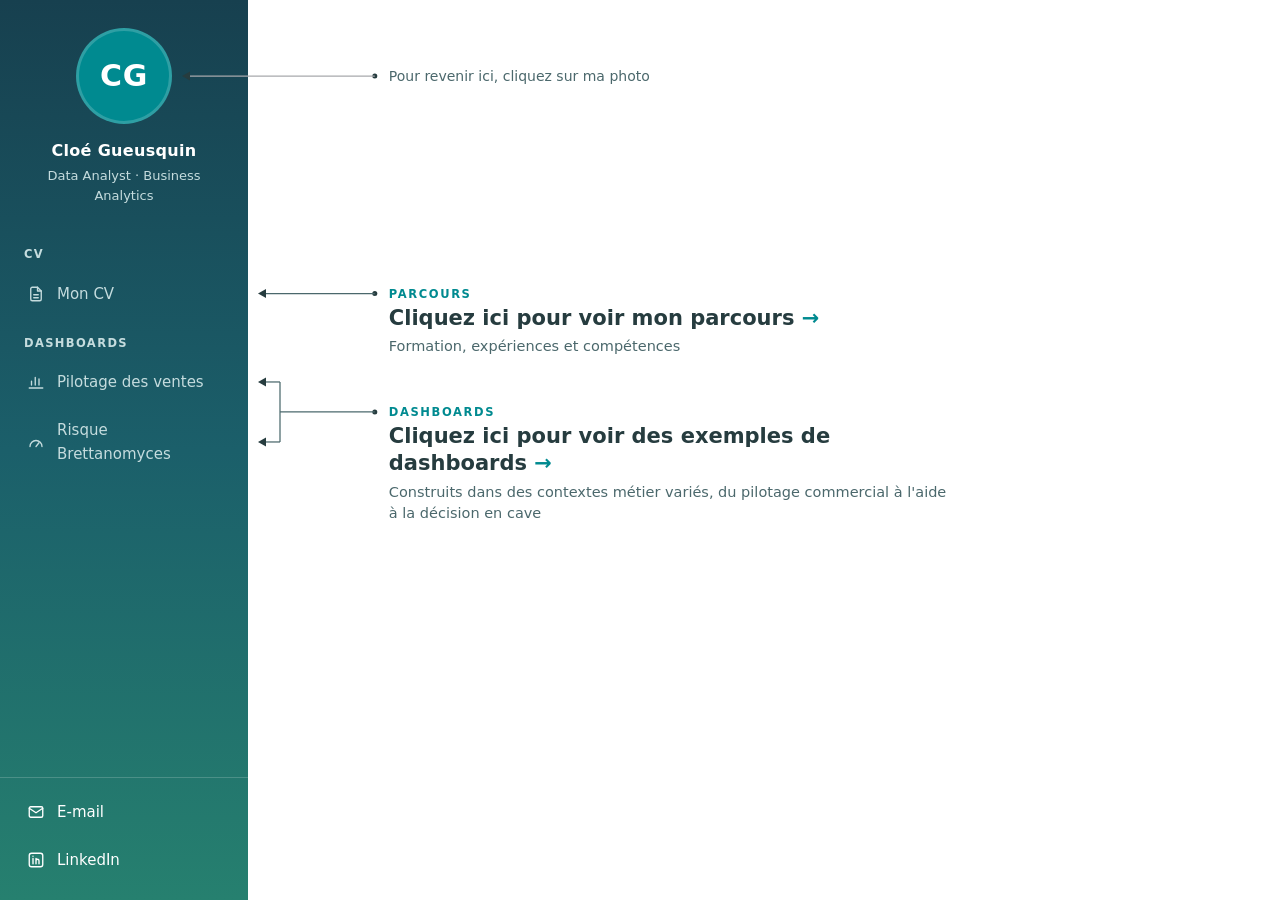
==== docs/index.html @ 93c471dc "Site : version sur les liens CSS et JS pour forcer le rechargement Co-Authored-By: Claude Opus 5.5 <" ====
<!doctype html>
<html lang="fr">
<head>
<meta charset="utf-8">
<meta name="viewport" content="width=device-width, initial-scale=1">
<title>Cloé Gueusquin · Data Analyst</title>
<meta name="description" content="Portfolio de Cloé Gueusquin, Data Analyst. CV et dashboards Power BI.">
<link rel="stylesheet" href="commun.css?v=2">
<style>
  /* Page d'accueil : une page blanche et trois renvois vers le menu, reliés par des traits fins. */
  body { background: var(--blanc); }
  .page-blanche { position: relative; min-height: 100vh; background: var(--blanc); }
  .visually-hidden { position: absolute; width: 1px; height: 1px; overflow: hidden; clip: rect(0 0 0 0); white-space: nowrap; }

  .note { position: absolute; left: clamp(96px, 11vw, 190px); z-index: 2; display: block; max-width: 560px; color: var(--texte); text-decoration: none; }
  .note .etiquette { display: block; font-size: 11.5px; line-height: 18px; font-weight: 700; letter-spacing: .14em; text-transform: uppercase; color: var(--teal); }
  .note .titre { display: block; margin-top: 2px; font-size: 21px; line-height: 1.3; font-weight: 600; color: var(--ardoise); }
  .note .titre::after { content: " →"; color: var(--teal); }
  .note .detail { display: block; margin-top: 4px; font-size: 14.5px; line-height: 1.5; color: var(--texte-2); }
  .note:hover .titre { color: var(--teal-fonce); }
  .note-photo .titre { margin: 0; font-size: 14px; font-weight: 400; color: var(--texte-2); }
  .note-photo .titre::after { content: none; }

  .liaisons { position: fixed; inset: 0; width: 100vw; height: 100vh; z-index: 1; pointer-events: none; }
  .liaisons path { fill: none; stroke: var(--gris-bleu); stroke-width: 1.25; }
  .liaisons .pointe, .liaisons .origine { fill: var(--ardoise); stroke: none; }
  .liaisons .discret { stroke: var(--gris); }

  .lateral .lien.designe { background: rgba(255, 255, 255, .1); color: var(--blanc); }
  .avatar.designe { border-color: var(--teal); }
</style>
</head>
<body>

<div class="pivoter" role="status">
  <svg viewBox="0 0 64 64" fill="none" stroke="currentColor" stroke-width="3" aria-hidden="true">
    <rect x="20" y="6" width="24" height="44" rx="4"/><line x1="29" y1="43" x2="35" y2="43"/>
    <path d="M50 30a18 18 0 0 1-18 18" stroke-dasharray="3 4"/>
  </svg>
  <strong>Tournez votre téléphone</strong>
  <p>Ce portfolio se consulte à l'horizontale, pour bien voir les tableaux de bord.</p>
</div>

<div class="app">
  <aside class="lateral" aria-label="Menu">
    <a class="profil-lateral" href="index.html"><span class="avatar"><img src="img/photo.jpg" alt="Photo de Cloé Gueusquin" onerror="this.remove()">CG</span><strong>Cloé Gueusquin</strong><small>Data Analyst · Business Analytics</small></a>
    <p class="rubrique">CV</p>
    <a class="lien" href="cv.html" title="Mon CV"><svg viewBox="0 0 24 24" fill="none" stroke="currentColor" stroke-width="1.8" stroke-linecap="round" stroke-linejoin="round" aria-hidden="true"><path d="M14 3H7a2 2 0 0 0-2 2v14a2 2 0 0 0 2 2h10a2 2 0 0 0 2-2V8z"/><path d="M14 3v5h5M9 13h6M9 17h6"/></svg><span>Mon CV</span></a>
    <p class="rubrique">Dashboards</p>
    <a class="lien" href="projets/pilotage-des-ventes.html" title="Pilotage des ventes"><svg viewBox="0 0 24 24" fill="none" stroke="currentColor" stroke-width="1.8" stroke-linecap="round" stroke-linejoin="round" aria-hidden="true"><path d="M3 20h18"/><path d="M6 16v-5M11 16V6M16 16v-8"/></svg><span>Pilotage des ventes</span></a>
    <a class="lien" href="projets/risque-brettanomyces.html" title="Risque Brettanomyces"><svg viewBox="0 0 24 24" fill="none" stroke="currentColor" stroke-width="1.8" stroke-linecap="round" stroke-linejoin="round" aria-hidden="true"><path d="M4 18a8 8 0 0 1 16 0"/><path d="m12 18 4-5"/></svg><span>Risque Brettanomyces</span></a>
    <div class="bas">
      <a class="lien" href="mailto:cloegueus1@gmail.com" title="E-mail"><svg viewBox="0 0 24 24" fill="none" stroke="currentColor" stroke-width="1.8" stroke-linecap="round" stroke-linejoin="round" aria-hidden="true"><rect x="3" y="5" width="18" height="14" rx="2"/><path d="m3 7 9 6 9-6"/></svg><span>E-mail</span></a>
      <a class="lien" href="https://www.linkedin.com/in/clo%C3%A9-gueusquin" title="LinkedIn"><svg viewBox="0 0 24 24" fill="none" stroke="currentColor" stroke-width="1.8" stroke-linecap="round" stroke-linejoin="round" aria-hidden="true"><rect x="3" y="3" width="18" height="18" rx="3"/><path d="M8 10v7M8 7v.01M12 17v-4a2 2 0 0 1 4 0v4M12 10v7"/></svg><span>LinkedIn</span></a>
    </div>
  </aside>

  <main class="principal page-blanche">
    <h1 class="visually-hidden">Portfolio de Cloé Gueusquin</h1>
    <a class="note note-photo" href="index.html" data-vers=".profil-lateral .avatar"><span class="titre">Pour revenir ici, cliquez sur ma photo</span></a>
    <a class="note note-cv" href="cv.html" data-vers='.lateral a[href="cv.html"]'>
      <span class="etiquette">Parcours</span>
      <span class="titre">Cliquez ici pour voir mon parcours</span>
      <span class="detail">Formation, expériences et compétences</span>
    </a>
    <a class="note note-dashboards" href="projets/pilotage-des-ventes.html" data-vers='.lateral a[href^="projets/"]'>
      <span class="etiquette">Dashboards</span>
      <span class="titre">Cliquez ici pour voir des exemples de dashboards</span>
      <span class="detail">Construits dans des contextes métier variés, du pilotage commercial à l'aide à la décision en cave</span>
    </a>
    <svg class="liaisons" aria-hidden="true"></svg>
  </main>
</div>

<script>
// Chaque note est alignée sur le lien du menu qu'elle désigne, puis reliée à lui par un trait.
// Quand une note vise plusieurs liens, le trait se termine par une accolade qui les regroupe.
(() => {
  const svg = document.querySelector(".liaisons");
  const page = document.querySelector(".page-blanche");
  const notes = [...document.querySelectorAll(".note")];
  const ns = "http://www.w3.org/2000/svg";
  const creer = (nom, attributs) => {
    const el = document.createElementNS(ns, nom);
    Object.entries(attributs).forEach(([cle, valeur]) => el.setAttribute(cle, valeur));
    return svg.appendChild(el);
  };
  const pointe = (x, y) => creer("path", { class: "pointe", d: `M${x},${y} l8,-4.5 v9 z` });

  const tracer = () => {
    svg.replaceChildren();
    const haut = page.getBoundingClientRect().top;
    notes.forEach((note) => {
      const cibles = [...document.querySelectorAll(note.dataset.vers)].map((c) => c.getBoundingClientRect());
      if (!cibles.length) return;
      const centres = cibles.map((r) => r.top + r.height / 2);
      const y = (Math.min(...centres) + Math.max(...centres)) / 2;

      // La note se place de sorte que son étiquette soit à la hauteur de la cible.
      const repere = note.querySelector(".etiquette") || note.querySelector(".titre");
      const decalage = repere.getBoundingClientRect().top - note.getBoundingClientRect().top + repere.offsetHeight / 2;
      note.style.top = (y - haut - decalage) + "px";

      const depart = note.getBoundingClientRect().left - 14;
      const bord = Math.max(...cibles.map((r) => r.right)) + 10;
      const classe = note.classList.contains("note-photo") ? "discret" : "";
      creer("circle", { class: "origine", cx: depart, cy: y, r: 2.5 });
      if (cibles.length === 1) {
        creer("path", { class: classe, d: `M${depart},${y} H${bord + 8}` });
        pointe(bord, y);
        return;
      }
      const accolade = bord + 22;
      creer("path", { d: `M${depart},${y} H${accolade}` });
      creer("path", { d: `M${accolade},${Math.min(...centres)} V${Math.max(...centres)}` });
      centres.forEach((c) => {
        creer("path", { d: `M${accolade},${c} H${bord + 8}` });
        pointe(bord, c);
      });
    });
  };

  // Survoler une note éclaire le ou les liens du menu qu'elle désigne.
  notes.forEach((note) => {
    const liens = () => document.querySelectorAll(note.dataset.vers);
    note.addEventListener("mouseenter", () => liens().forEach((l) => l.classList.add("designe")));
    note.addEventListener("mouseleave", () => liens().forEach((l) => l.classList.remove("designe")));
  });

  addEventListener("resize", tracer);
  addEventListener("scroll", tracer, { passive: true });
  document.fonts.ready.then(tracer);
  tracer();
})();
</script>
</body>
</html>
---- docs/commun.css ----
/* Styles communs à toutes les pages du portfolio. */

:root {
  --ardoise: #263C3F;
  --ardoise-2: #31494C;
  --teal: #008A90;
  --teal-fonce: #00595E;
  --teal-clair: #E3F1F1;
  --gris-bleu: #4B686C;
  --gris: #A7A9AC;
  --fond: #F4F5F5;
  --blanc: #FFFFFF;
  --trait: #E3E8E8;
  --texte: #263C3F;
  --texte-2: #4B686C;
  --sur-fonce: #C5DCDE;
  --rayon: 4px;
  --ombre: 0 1px 2px rgba(38,60,63,.06), 0 4px 16px rgba(38,60,63,.08);
  --police: "Segoe UI", system-ui, -apple-system, "Helvetica Neue", Arial, sans-serif;
}

* { box-sizing: border-box; }
html { scroll-behavior: smooth; }
body { margin: 0; background: var(--fond); color: var(--texte); font: 16px/1.6 var(--police); }
a { color: var(--teal-fonce); }
img { max-width: 100%; height: auto; display: block; }
:focus-visible { outline: 3px solid var(--teal); outline-offset: 2px; }

.surtitre { text-transform: uppercase; letter-spacing: .12em; font-size: 13px; font-weight: 600; margin: 0 0 10px; }

.etiquettes { display: flex; flex-wrap: wrap; gap: 8px; list-style: none; margin: 0; padding: 0; }
.etiquettes li { background: var(--teal-clair); color: var(--teal-fonce); border-radius: 3px; padding: 4px 10px; font-size: 14px; font-weight: 600; }

/* Barre de navigation des pages intérieures (CV, projets). */
.navigation { background: var(--ardoise); }
.navigation .conteneur { display: flex; align-items: center; justify-content: space-between; gap: 16px; padding-top: 16px; padding-bottom: 16px; }
.navigation .signature { color: var(--blanc); font-weight: 600; text-decoration: none; letter-spacing: .02em; }
.navigation nav { display: flex; gap: 22px; }
.navigation nav a { color: var(--sur-fonce); text-decoration: none; font-size: 15px; }
.navigation nav a:hover, .navigation nav a[aria-current="page"] { color: var(--blanc); }
.conteneur { max-width: 1200px; margin: 0 auto; padding: 0 24px; }

/* --- Écran « Tournez votre téléphone » ------------------------------------
   Le portfolio se consulte sur un écran assez large : un téléphone tenu à la
   verticale affiche cet écran à la place du contenu. Un site web ne peut pas
   verrouiller l'orientation lui-même ; il le demande au visiteur. */

.pivoter { display: none; }

@media (orientation: portrait) and (max-width: 900px) {
  .pivoter {
    display: flex; position: fixed; inset: 0; z-index: 1000;
    flex-direction: column; align-items: center; justify-content: center; gap: 18px;
    padding: 32px; text-align: center; background: var(--ardoise); color: var(--blanc);
  }
  body { overflow: hidden; }
}

.pivoter svg { width: 88px; height: 88px; animation: pivoter 2.4s ease-in-out infinite; }
.pivoter strong { font-size: 22px; font-weight: 600; }
.pivoter p { margin: 0; color: var(--sur-fonce); max-width: 26ch; }

@keyframes pivoter {
  0%, 25%   { transform: rotate(0deg); }
  55%, 100% { transform: rotate(-90deg); }
}

@media (prefers-reduced-motion: reduce) {
  html { scroll-behavior: auto; }
  .pivoter svg { animation: none; transform: rotate(-90deg); }
}

/* --- Structure tableau de bord : barre latérale + zone principale ----------- */

.app { display: grid; grid-template-columns: 248px minmax(0, 1fr); min-height: 100vh; }

.lateral { position: sticky; top: 0; height: 100vh; overflow-y: auto; background: linear-gradient(180deg, #17404F 0%, #1B5F6A 50%, #26806F 100%); color: var(--blanc);
           display: flex; flex-direction: column; padding: 28px 0 16px; }
.profil-lateral { display: flex; flex-direction: column; align-items: center; text-align: center; gap: 2px; padding: 0 16px 22px; color: var(--blanc); text-decoration: none; }
.avatar { position: relative; overflow: hidden; width: 96px; height: 96px; margin-bottom: 12px; border-radius: 50%; border: 3px solid rgba(255, 255, 255, .18);
          background: var(--teal); display: grid; place-items: center; font-size: 30px; font-weight: 700; letter-spacing: .02em; }
.avatar img { position: absolute; inset: 0; width: 100%; height: 100%; object-fit: cover; }
.profil-lateral strong { font-size: 16px; font-weight: 600; letter-spacing: .02em; }
.profil-lateral small { font-size: 13px; color: var(--sur-fonce); }
.lateral .rubrique { margin: 0; padding: 16px 24px 6px; font-size: 11.5px; font-weight: 600; letter-spacing: .12em; text-transform: uppercase; color: var(--sur-fonce); }
.lateral .lien { display: flex; align-items: center; gap: 12px; padding: 12px 24px; color: var(--sur-fonce); text-decoration: none; font-size: 15px; border-left: 3px solid transparent; }
.lateral .lien:hover { background: rgba(255, 255, 255, .06); color: var(--blanc); }
.lateral .lien[aria-current="page"] { background: rgba(255, 255, 255, .16); border-left-color: var(--blanc); color: var(--blanc); font-weight: 600; }
.lateral .lien svg { flex: none; width: 18px; height: 18px; }
.lateral .bas { margin-top: auto; padding-top: 10px; border-top: 1px solid rgba(255, 255, 255, .18); display: grid; }
.lateral .bas .lien { color: var(--blanc); }

.principal { min-width: 0; padding: 26px 32px 40px; }
.barre-haut { display: flex; align-items: flex-end; justify-content: space-between; gap: 16px; padding-bottom: 18px; margin-bottom: 22px; border-bottom: 1px solid var(--trait); }
.barre-haut .fil { margin: 0 0 4px; font-size: 12.5px; font-weight: 600; letter-spacing: .1em; text-transform: uppercase; color: var(--teal); }
.barre-haut h1 { margin: 0; font-size: 26px; line-height: 1.2; font-weight: 600; }
.barre-haut .sous-titre { margin: 4px 0 0; color: var(--texte-2); }
.bouton-principal { flex: none; display: inline-flex; align-items: center; gap: 8px; padding: 10px 18px; border-radius: 4px; background: var(--teal); color: var(--blanc); font-weight: 600; font-size: 15px; text-decoration: none; }
.bouton-principal:hover { background: var(--teal-fonce); }
.carte-blanche { background: var(--blanc); border-radius: var(--rayon); box-shadow: var(--ombre); padding: 22px 24px; }
.carte-blanche > h2 { margin: 0 0 14px; font-size: 14px; font-weight: 700; letter-spacing: .06em; text-transform: uppercase; }
.pied { margin: 32px 0 0; font-size: 13.5px; color: var(--texte-2); }

/* Écran moyen ou téléphone à l'horizontale : la barre latérale ne garde que les icônes. */
@media (max-width: 960px) {
  .app { grid-template-columns: 72px minmax(0, 1fr); }
  .lateral { padding: 16px 0 12px; }
  .profil-lateral { padding: 0 0 12px; }
  .avatar { width: 46px; height: 46px; margin: 0; font-size: 16px; border-width: 2px; }
  .profil-lateral strong, .profil-lateral small, .lateral .rubrique { display: none; }
  .lateral .lien { justify-content: center; padding: 12px 0; }
  .lateral .lien span { position: absolute; width: 1px; height: 1px; overflow: hidden; clip: rect(0 0 0 0); white-space: nowrap; }
  .principal { padding: 20px 20px 32px; }
}

/* Sur grand écran, le contenu garde une largeur de lecture confortable, centrée. */
.principal > .barre-haut, .principal > main { max-width: 1280px; margin-left: auto; margin-right: auto; }
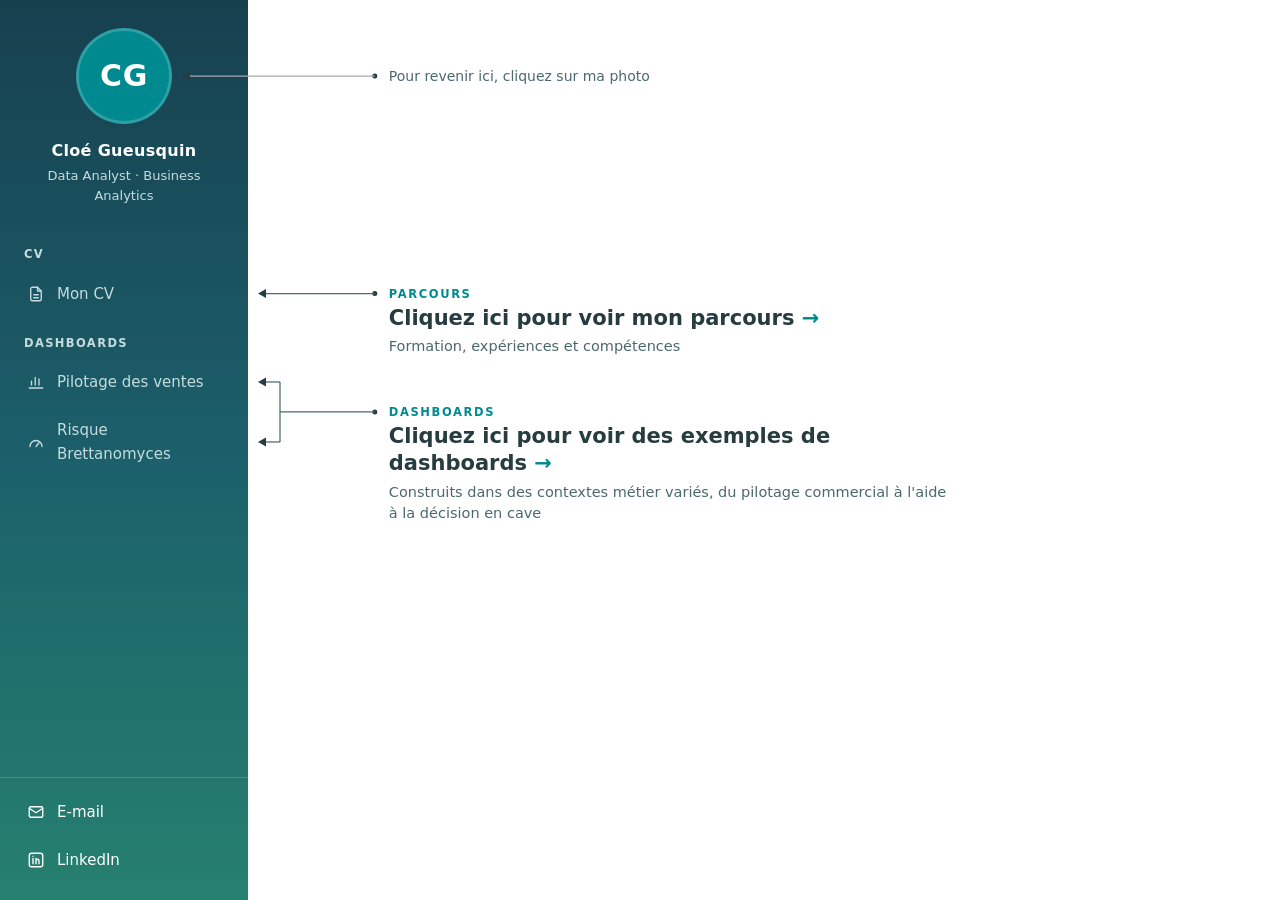
==== commit c7590715: "Risque Brettanomyces : lien vers la version R Shiny du simulateur Co-Authored-By: Claude Opus 5.5 <n" ====
--- a/docs/index.html
+++ b/docs/index.html
@@ -5,7 +5,7 @@
 <meta name="viewport" content="width=device-width, initial-scale=1">
 <title>Cloé Gueusquin · Data Analyst</title>
 <meta name="description" content="Portfolio de Cloé Gueusquin, Data Analyst. CV et dashboards Power BI.">
-<link rel="stylesheet" href="commun.css?v=2">
+<link rel="stylesheet" href="commun.css?v=6">
 <style>
   /* Page d'accueil : une page blanche et trois renvois vers le menu, reliés par des traits fins. */
   body { background: var(--blanc); }
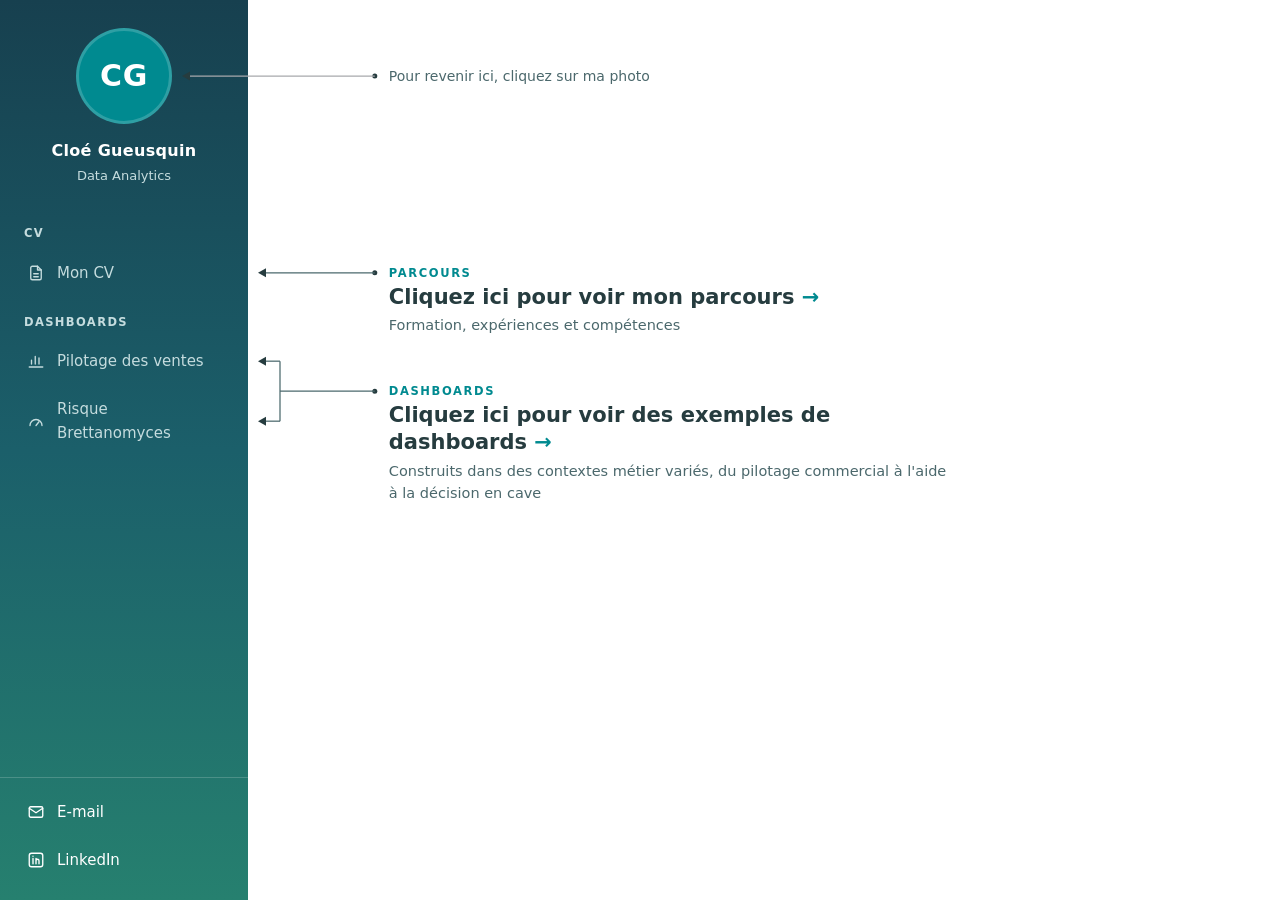
==== commit 52a16ec7: "Site : titres plus generiques (Data Analytics), profil du CV reformule Co-Authored-By: Claude Opus 5" ====
--- a/docs/index.html
+++ b/docs/index.html
@@ -3,8 +3,8 @@
 <head>
 <meta charset="utf-8">
 <meta name="viewport" content="width=device-width, initial-scale=1">
-<title>Cloé Gueusquin · Data Analyst</title>
-<meta name="description" content="Portfolio de Cloé Gueusquin, Data Analyst. CV et dashboards Power BI.">
+<title>Cloé Gueusquin · Data Analytics</title>
+<meta name="description" content="Portfolio de Cloé Gueusquin, statistiques appliquées et analyse de données. CV et dashboards Power BI.">
 <link rel="stylesheet" href="commun.css?v=6">
 <style>
   /* Page d'accueil : une page blanche et trois renvois vers le menu, reliés par des traits fins. */
@@ -43,7 +43,7 @@
 
 <div class="app">
   <aside class="lateral" aria-label="Menu">
-    <a class="profil-lateral" href="index.html"><span class="avatar"><img src="img/photo.jpg" alt="Photo de Cloé Gueusquin" onerror="this.remove()">CG</span><strong>Cloé Gueusquin</strong><small>Data Analyst · Business Analytics</small></a>
+    <a class="profil-lateral" href="index.html"><span class="avatar"><img src="img/photo.jpg" alt="Photo de Cloé Gueusquin" onerror="this.remove()">CG</span><strong>Cloé Gueusquin</strong><small>Data Analytics</small></a>
     <p class="rubrique">CV</p>
     <a class="lien" href="cv.html" title="Mon CV"><svg viewBox="0 0 24 24" fill="none" stroke="currentColor" stroke-width="1.8" stroke-linecap="round" stroke-linejoin="round" aria-hidden="true"><path d="M14 3H7a2 2 0 0 0-2 2v14a2 2 0 0 0 2 2h10a2 2 0 0 0 2-2V8z"/><path d="M14 3v5h5M9 13h6M9 17h6"/></svg><span>Mon CV</span></a>
     <p class="rubrique">Dashboards</p>
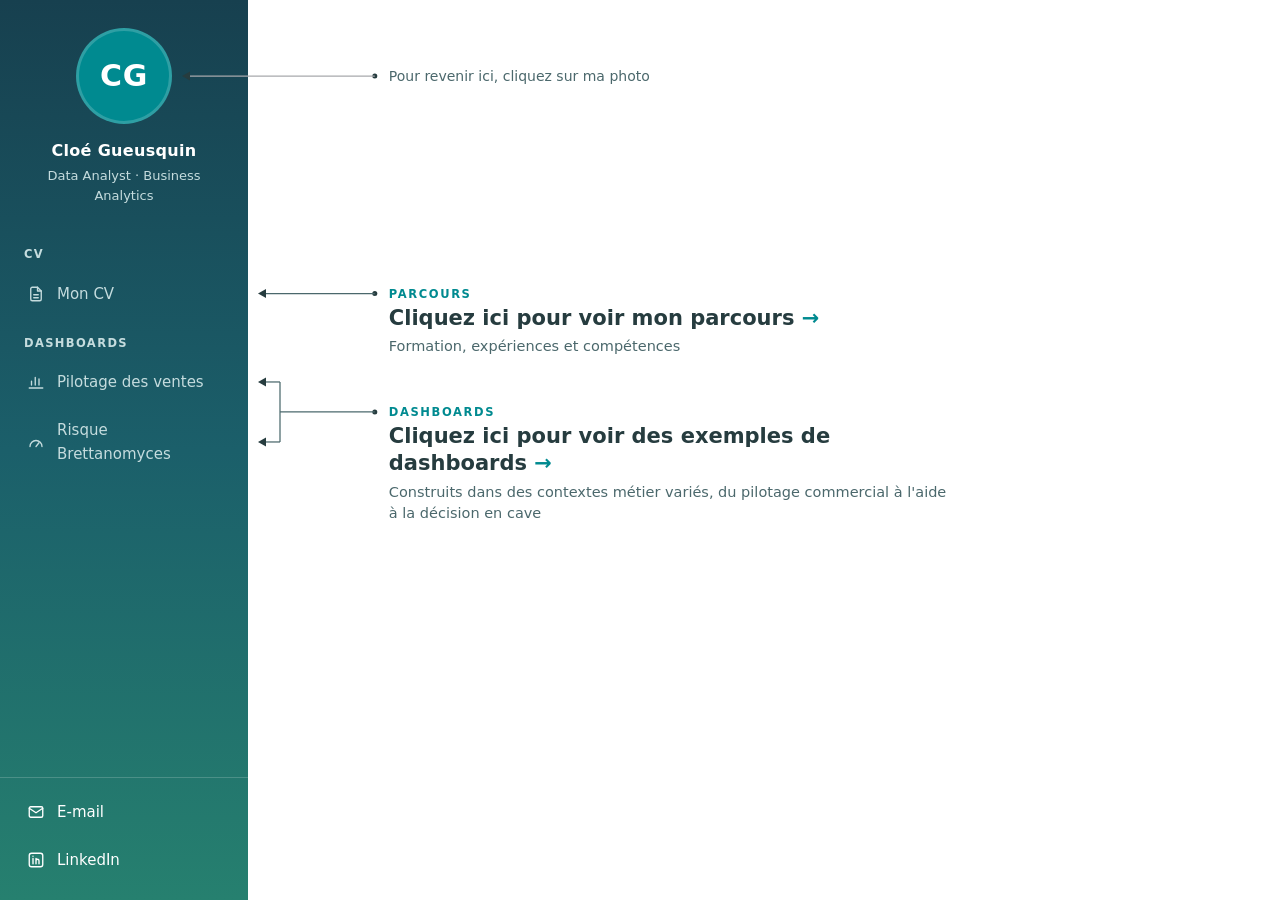
==== commit 71092923: "Revert "Risque Brettanomyces : lien vers la version R Shiny du simulateur" This reverts commit c7590" ====
--- a/docs/index.html
+++ b/docs/index.html
@@ -3,9 +3,9 @@
 <head>
 <meta charset="utf-8">
 <meta name="viewport" content="width=device-width, initial-scale=1">
-<title>Cloé Gueusquin · Data Analytics</title>
-<meta name="description" content="Portfolio de Cloé Gueusquin, statistiques appliquées et analyse de données. CV et dashboards Power BI.">
-<link rel="stylesheet" href="commun.css?v=6">
+<title>Cloé Gueusquin · Data Analyst</title>
+<meta name="description" content="Portfolio de Cloé Gueusquin, Data Analyst. CV et dashboards Power BI.">
+<link rel="stylesheet" href="commun.css?v=5">
 <style>
   /* Page d'accueil : une page blanche et trois renvois vers le menu, reliés par des traits fins. */
   body { background: var(--blanc); }
@@ -43,7 +43,7 @@
 
 <div class="app">
   <aside class="lateral" aria-label="Menu">
-    <a class="profil-lateral" href="index.html"><span class="avatar"><img src="img/photo.jpg" alt="Photo de Cloé Gueusquin" onerror="this.remove()">CG</span><strong>Cloé Gueusquin</strong><small>Data Analytics</small></a>
+    <a class="profil-lateral" href="index.html"><span class="avatar"><img src="img/photo.jpg" alt="Photo de Cloé Gueusquin" onerror="this.remove()">CG</span><strong>Cloé Gueusquin</strong><small>Data Analyst · Business Analytics</small></a>
     <p class="rubrique">CV</p>
     <a class="lien" href="cv.html" title="Mon CV"><svg viewBox="0 0 24 24" fill="none" stroke="currentColor" stroke-width="1.8" stroke-linecap="round" stroke-linejoin="round" aria-hidden="true"><path d="M14 3H7a2 2 0 0 0-2 2v14a2 2 0 0 0 2 2h10a2 2 0 0 0 2-2V8z"/><path d="M14 3v5h5M9 13h6M9 17h6"/></svg><span>Mon CV</span></a>
     <p class="rubrique">Dashboards</p>
